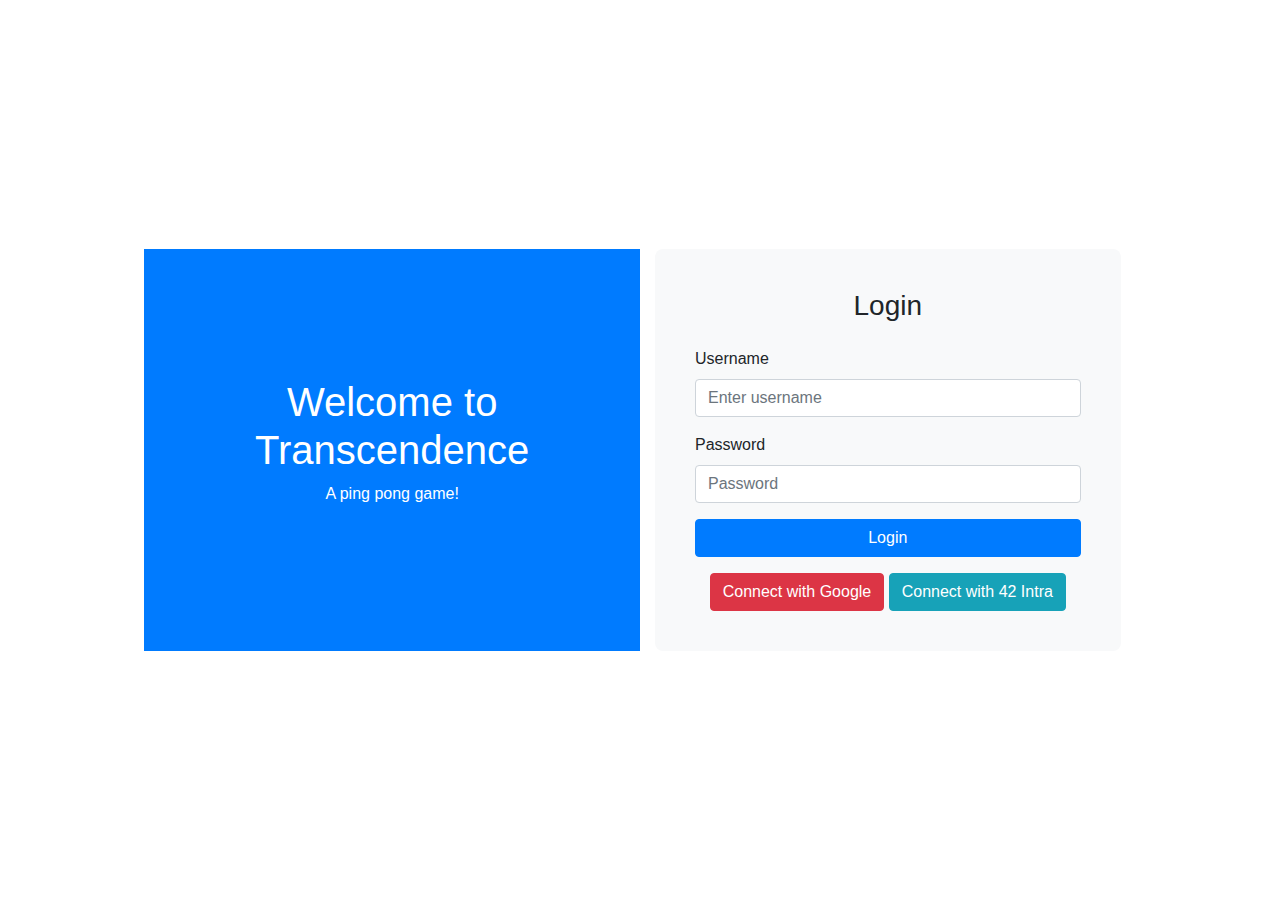
==== login.html @ 57d31681 "creating an initial login page" ====
<!DOCTYPE html>
<html lang="en">
<head>
  <meta charset="UTF-8">
  <meta name="viewport" content="width=device-width, initial-scale=1.0">
  <title>Login Page</title>
  <link rel="stylesheet" href="https://maxcdn.bootstrapcdn.com/bootstrap/4.5.2/css/bootstrap.min.css">
  <link rel="stylesheet" href="main.css">
  <style>
    
  </style>
</head>
<body>
  
  <div class="container-fluid login-container">
    <div class="row">
      <div class="col-md-6 bg-primary text-white bg-img">
        <div class="d-flex flex-column justify-content-center align-items-center h-100">
            <h1 class="text-center">Welcome to Transcendence</h1>
            <p class="text-center">A ping pong game!</p>
        </div>
      </div>
      <div class="col-md-6">
        <div class="login-form">
          <h3 class="text-center mb-4">Login</h3>
          <form>
            <div class="form-group">
              <label for="username">Username</label>
              <input type="text" class="form-control" id="username" placeholder="Enter username">
            </div>
            <div class="form-group">
              <label for="password">Password</label>
              <input type="password" class="form-control" id="password" placeholder="Password">
            </div>
            <button type="submit" class="btn btn-primary btn-block">Login</button>
          </form>
          <div class="text-center mt-3">
            <button class="btn btn-danger">Connect with Google</button>
            <button class="btn btn-info">Connect with 42 Intra</button>
          </div>
        </div>
      </div>
    </div>
  </div>

</body>
</html>
---- main.css ----
.login-container {
    display: flex;
    justify-content: center;
    align-items: center;
    height: 100vh;
  }

  .login-form {
    background-color: #f8f9fa;
    padding: 40px;
    border-radius: 8px;
  }

  .login-image {
    width: 100%;
    max-width: 400px;
  }

  @media (max-width: 768px) {
    .login-container {
      flex-direction: column;
    }

    .login-form {
      margin-top: 20px;
    }
  }

.bg-img {
    background-image: url('https://images.unsplash.com/photo-1557683316-973673baf926');
  }
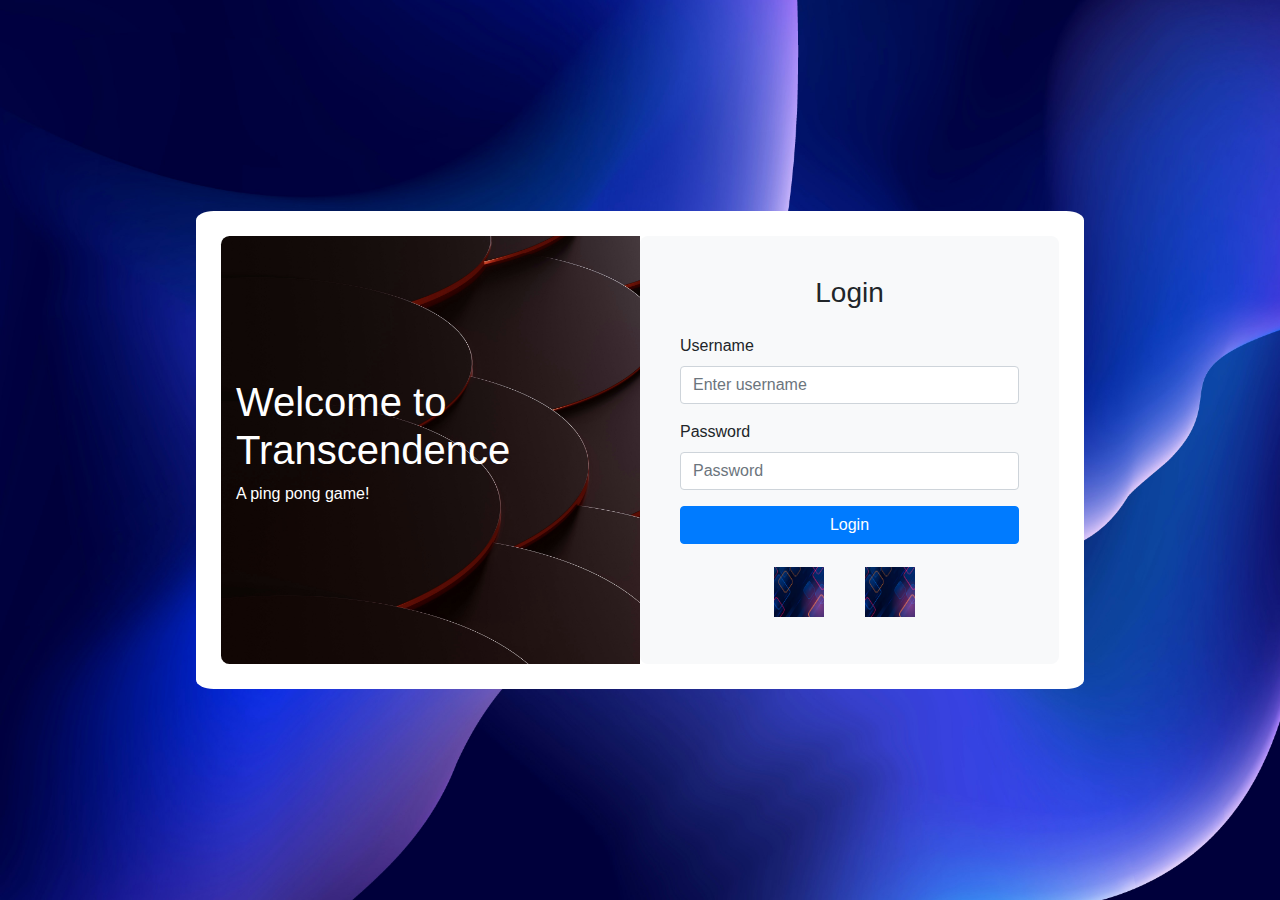
==== commit 5cb6898d: "styling the login page" ====
--- a/login.html
+++ b/login.html
@@ -13,14 +13,14 @@
 <body>
   
   <div class="container-fluid login-container">
-    <div class="row">
-      <div class="col-md-6 bg-primary text-white bg-img">
-        <div class="d-flex flex-column justify-content-center align-items-center h-100">
-            <h1 class="text-center">Welcome to Transcendence</h1>
-            <p class="text-center">A ping pong game!</p>
+    <div class="row  bg-white">
+      <div class="col-md-6 bg-img">
+        <div class="d-flex flex-column justify-content-center h-100">
+          <h1>Welcome to Transcendence</h1>
+          <p>A ping pong game!</p>
         </div>
       </div>
-      <div class="col-md-6">
+      <div class="col-md-6 form-div">
         <div class="login-form">
           <h3 class="text-center mb-4">Login</h3>
           <form>
@@ -35,9 +35,13 @@
             <button type="submit" class="btn btn-primary btn-block">Login</button>
           </form>
           <div class="text-center mt-3">
-            <button class="btn btn-danger">Connect with Google</button>
-            <button class="btn btn-info">Connect with 42 Intra</button>
-          </div>
+			<button class="btn">
+				<img src="background.avif" class="btn-google"/>
+			</button>
+			<button class="btn">
+				<img src="background.avif" class="btn-intra"/>
+			</button>
+		</div>
         </div>
       </div>
     </div>
--- a/main.css
+++ b/main.css
@@ -27,5 +27,35 @@
   }
 
 .bg-img {
-    background-image: url('https://images.unsplash.com/photo-1557683316-973673baf926');
-  }+	background-image: url('pong.jpg');
+    background-size: cover;
+	color:white;
+	border-radius: 2% 0% 0% 2%;
+  }
+
+.bg-white {
+	background-color: white;
+	padding: 2%;
+	border-radius: 2%;
+}
+
+body {
+	background-image: url("art.jpg");
+	background-size: cover;
+}
+
+.form-div {
+	padding: 0%;
+}
+
+
+.btn {
+    display: inline-block;
+    margin-right: 10px; /* Add some margin between the buttons */
+}
+
+/* Optionally, you can adjust the size of the images */
+.btn-google, .btn-intra {
+    width: 50px; /* Adjust width as needed */
+    height: 50px; /* Adjust height as needed */
+}